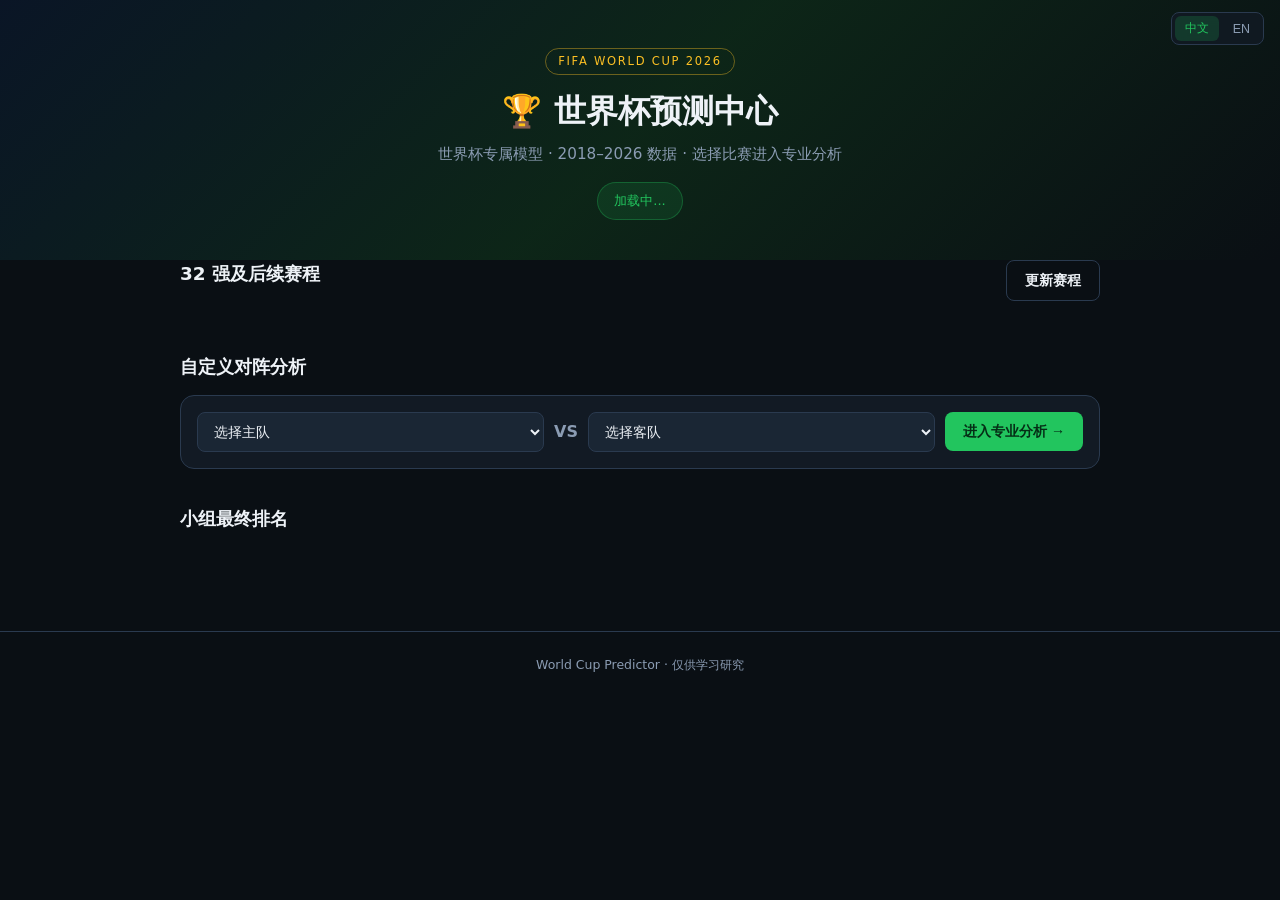
==== public/index.html @ 29f9a1d0 "Add public/ static assets and fix serverless config for Vercel Co-authored-by: Cursor <cursoragent@c" ====
<!DOCTYPE html>
<html lang="zh-CN">
<head>
  <meta charset="UTF-8">
  <meta name="viewport" content="width=device-width, initial-scale=1.0">
  <title data-i18n-key="meta.homeTitle">世界杯 2026 · 赛事中心</title>
  <link rel="stylesheet" href="/static/style.css">
</head>
<body class="page-home">
  <div class="lang-bar">
    <button type="button" class="lang-btn" data-lang="zh">中文</button>
    <button type="button" class="lang-btn" data-lang="en">EN</button>
  </div>

  <header class="hero">
    <div class="hero-bg"></div>
    <div class="hero-content">
      <span class="hero-badge" data-i18n="hero.badge">FIFA WORLD CUP 2026</span>
      <h1 data-i18n="hero.title">🏆 世界杯预测中心</h1>
      <p class="hero-desc" data-i18n="hero.desc">世界杯专属模型 · 2018–2026 数据 · 选择比赛进入专业分析</p>
      <div id="statusBar" class="status-pill" data-i18n="status.loading">加载中...</div>
    </div>
  </header>

  <main class="container">
    <section class="section">
      <div class="section-head">
        <h2 data-i18n="section.schedule">32 强及后续赛程</h2>
        <button id="refreshBtn" class="btn btn-ghost" data-i18n="btn.refresh">更新赛程</button>
      </div>
      <div id="matchGrid" class="match-grid"></div>
    </section>

    <section class="section">
      <h2 data-i18n="section.custom">自定义对阵分析</h2>
      <div class="custom-pick">
        <select id="homePick"><option value="" data-i18n="pick.home">选择主队</option></select>
        <span class="vs-badge">VS</span>
        <select id="awayPick"><option value="" data-i18n="pick.away">选择客队</option></select>
        <button id="goAnalysis" class="btn btn-primary" data-i18n="btn.analysis">进入专业分析 →</button>
      </div>
    </section>

    <section class="section">
      <h2 data-i18n="section.groups">小组最终排名</h2>
      <div id="groupsGrid" class="groups-grid"></div>
    </section>
  </main>

  <footer class="footer" data-i18n="footer">World Cup Predictor · 仅供学习研究</footer>
  <div id="toast" class="toast hidden"></div>
  <script src="/static/i18n.js"></script>
  <script src="/static/home.js"></script>
</body>
</html>
---- static/style.css ----
:root {
  --bg: #0a0f14;
  --surface: #121a24;
  --surface2: #1a2634;
  --border: #2a3a4f;
  --text: #eef2f7;
  --muted: #8b9cb3;
  --gold: #fbbf24;
  --green: #22c55e;
  --home: #3b82f6;
  --draw: #eab308;
  --away: #ef4444;
  --radius: 14px;
}

* { box-sizing: border-box; margin: 0; padding: 0; }

body {
  font-family: "Segoe UI", system-ui, sans-serif;
  background: var(--bg);
  color: var(--text);
  line-height: 1.5;
  min-height: 100vh;
}

a { color: var(--green); text-decoration: none; }

.lang-bar {
  position: fixed;
  top: 12px;
  right: 16px;
  z-index: 100;
  display: flex;
  gap: 4px;
  background: rgba(18, 26, 36, 0.85);
  border: 1px solid var(--border);
  border-radius: 8px;
  padding: 3px;
  backdrop-filter: blur(8px);
}

.lang-bar.inline {
  position: static;
  backdrop-filter: none;
}

.lang-btn {
  border: none;
  background: transparent;
  color: var(--muted);
  font-size: 0.78rem;
  padding: 4px 10px;
  border-radius: 6px;
  cursor: pointer;
  transition: color 0.15s, background 0.15s;
}

.lang-btn:hover { color: var(--text); }

.lang-btn.active {
  background: rgba(34, 197, 94, 0.18);
  color: var(--green);
}

.nav-right {
  display: flex;
  align-items: center;
  gap: 16px;
}

/* ── Home ── */
.hero {
  position: relative;
  padding: 48px 24px 40px;
  text-align: center;
  overflow: hidden;
}

.hero-bg {
  position: absolute;
  inset: 0;
  background: linear-gradient(135deg, #0a1628 0%, #0d2818 50%, #0a0f14 100%);
  opacity: 0.9;
}

.hero-content { position: relative; z-index: 1; }

.hero-badge {
  display: inline-block;
  font-size: 0.72rem;
  letter-spacing: 0.15em;
  color: var(--gold);
  border: 1px solid rgba(251, 191, 36, 0.4);
  padding: 4px 12px;
  border-radius: 20px;
  margin-bottom: 12px;
}

.hero h1 { font-size: 2rem; font-weight: 800; }

.hero-desc { color: var(--muted); margin-top: 8px; font-size: 0.95rem; }

.status-pill {
  display: inline-block;
  margin-top: 16px;
  padding: 8px 16px;
  background: rgba(34, 197, 94, 0.12);
  border: 1px solid rgba(34, 197, 94, 0.3);
  border-radius: 20px;
  font-size: 0.82rem;
  color: var(--green);
}

.container { max-width: 960px; margin: 0 auto; padding: 0 20px 48px; }

.section { margin-bottom: 36px; }

.section-head {
  display: flex;
  justify-content: space-between;
  align-items: center;
  margin-bottom: 16px;
}

.section h2 { font-size: 1.15rem; margin-bottom: 14px; }

.match-grid {
  display: grid;
  grid-template-columns: repeat(auto-fill, minmax(260px, 1fr));
  gap: 12px;
}

.match-card {
  background: var(--surface);
  border: 1px solid var(--border);
  border-radius: var(--radius);
  padding: 16px;
  cursor: pointer;
  transition: border-color 0.15s, transform 0.15s;
}

.match-card:hover {
  border-color: var(--green);
  transform: translateY(-2px);
}

.match-stage {
  font-size: 0.72rem;
  color: var(--gold);
  font-weight: 600;
}

.match-teams {
  font-size: 1rem;
  font-weight: 600;
  margin: 8px 0;
}

.match-teams span {
  color: var(--muted);
  font-weight: 400;
  margin: 0 6px;
  font-size: 0.85rem;
}

.match-card time { font-size: 0.78rem; color: var(--muted); display: block; }

.match-cta {
  display: block;
  margin-top: 10px;
  font-size: 0.82rem;
  color: var(--green);
  font-weight: 600;
}

.custom-pick {
  display: flex;
  flex-wrap: wrap;
  gap: 10px;
  align-items: center;
  background: var(--surface);
  border: 1px solid var(--border);
  border-radius: var(--radius);
  padding: 16px;
}

select {
  flex: 1;
  min-width: 140px;
  background: var(--surface2);
  border: 1px solid var(--border);
  color: var(--text);
  padding: 10px 12px;
  border-radius: 8px;
  font-size: 0.9rem;
}

.vs-badge { font-weight: 700; color: var(--muted); }

.groups-grid {
  display: grid;
  grid-template-columns: repeat(auto-fill, minmax(160px, 1fr));
  gap: 10px;
}

.gr-card {
  background: var(--surface);
  border: 1px solid var(--border);
  border-radius: 10px;
  padding: 12px;
}

.gr-card h4 { font-size: 0.8rem; color: var(--gold); margin-bottom: 8px; }

.gr-row {
  display: flex;
  justify-content: space-between;
  font-size: 0.75rem;
  padding: 2px 0;
  color: var(--muted);
}

.btn {
  padding: 10px 18px;
  border: none;
  border-radius: 8px;
  font-weight: 600;
  font-size: 0.88rem;
  cursor: pointer;
  white-space: nowrap;
}

.btn-primary { background: var(--green); color: #052e16; }
.btn-ghost { background: transparent; border: 1px solid var(--border); color: var(--text); }
.btn:hover { opacity: 0.88; }
.btn:disabled { opacity: 0.4; cursor: not-allowed; }

.footer {
  text-align: center;
  padding: 24px;
  color: var(--muted);
  font-size: 0.78rem;
  border-top: 1px solid var(--border);
}

.toast {
  position: fixed;
  bottom: 24px;
  left: 50%;
  transform: translateX(-50%);
  background: var(--surface2);
  border: 1px solid var(--border);
  padding: 12px 24px;
  border-radius: 8px;
  z-index: 100;
}

.hidden { display: none !important; }
.empty { color: var(--muted); font-size: 0.88rem; }

/* ── Analysis ── */
.page-analysis { background: linear-gradient(180deg, #0a1628 0%, var(--bg) 280px); }

.top-nav {
  display: flex;
  justify-content: space-between;
  align-items: center;
  padding: 16px 24px;
  max-width: 1000px;
  margin: 0 auto;
}

.back-link { font-size: 0.9rem; color: var(--muted); }
.back-link:hover { color: var(--green); }

.odds-toggle { font-size: 0.82rem; color: var(--muted); cursor: pointer; }

.loading-screen, .error-screen {
  text-align: center;
  padding: 80px 24px;
  color: var(--muted);
}

.loader {
  width: 40px;
  height: 40px;
  border: 3px solid var(--border);
  border-top-color: var(--green);
  border-radius: 50%;
  animation: spin 0.8s linear infinite;
  margin: 0 auto 16px;
}

@keyframes spin { to { transform: rotate(360deg); } }

.analysis-main {
  max-width: 1000px;
  margin: 0 auto;
  padding: 0 20px 48px;
}

.match-hero {
  text-align: center;
  padding: 24px 0 32px;
}

.stage-badge-lg {
  display: inline-block;
  background: rgba(251, 191, 36, 0.15);
  color: var(--gold);
  padding: 4px 14px;
  border-radius: 20px;
  font-size: 0.82rem;
  font-weight: 600;
  margin-bottom: 20px;
}

.teams-row {
  display: flex;
  align-items: center;
  justify-content: center;
  gap: 24px;
  flex-wrap: wrap;
}

.team-block { flex: 1; min-width: 140px; }

.team-initial {
  width: 64px;
  height: 64px;
  border-radius: 50%;
  background: linear-gradient(135deg, var(--home), #1d4ed8);
  display: flex;
  align-items: center;
  justify-content: center;
  font-weight: 800;
  font-size: 1.1rem;
  margin: 0 auto 10px;
}

.team-initial.away {
  background: linear-gradient(135deg, var(--away), #b91c1c);
}

.team-block h1 { font-size: 1.25rem; }

.team-meta { font-size: 0.8rem; color: var(--muted); margin-top: 4px; }

.score-center { padding: 0 8px; }

.vs-text { font-size: 1.5rem; font-weight: 800; color: var(--muted); display: block; }

.pred-badge {
  display: inline-block;
  margin-top: 8px;
  background: var(--green);
  color: #052e16;
  padding: 6px 16px;
  border-radius: 20px;
  font-weight: 700;
  font-size: 0.88rem;
}

.panel {
  background: var(--surface);
  border: 1px solid var(--border);
  border-radius: var(--radius);
  padding: 20px;
  margin-bottom: 16px;
}

.panel h2 {
  font-size: 1rem;
  margin-bottom: 16px;
  display: flex;
  align-items: center;
  gap: 8px;
}

.model-tag {
  font-size: 0.68rem;
  background: rgba(34, 197, 94, 0.15);
  color: var(--green);
  padding: 2px 8px;
  border-radius: 4px;
  font-weight: 600;
}

.prob-cards {
  display: grid;
  grid-template-columns: repeat(3, 1fr);
  gap: 12px;
}

.prob-card {
  background: var(--surface2);
  border-radius: 10px;
  padding: 16px;
  text-align: center;
}

.prob-label { font-size: 0.8rem; color: var(--muted); }

.prob-value {
  display: block;
  font-size: 1.75rem;
  font-weight: 800;
  margin: 6px 0 10px;
}

.prob-card.home .prob-value { color: var(--home); }
.prob-card.draw .prob-value { color: var(--draw); }
.prob-card.away .prob-value { color: var(--away); }

.prob-bar {
  height: 6px;
  background: var(--bg);
  border-radius: 3px;
  overflow: hidden;
}

.prob-bar div {
  height: 100%;
  border-radius: 3px;
  width: 0;
  transition: width 0.5s ease;
}

.prob-card.home .prob-bar div { background: var(--home); }
.prob-card.draw .prob-bar div { background: var(--draw); }
.prob-card.away .prob-bar div { background: var(--away); }

.insights-panel ul {
  list-style: none;
  display: flex;
  flex-direction: column;
  gap: 10px;
}

.insights-panel li {
  padding: 12px 14px;
  background: var(--surface2);
  border-left: 3px solid var(--green);
  border-radius: 0 8px 8px 0;
  font-size: 0.9rem;
}

.two-col {
  display: grid;
  grid-template-columns: 1fr 1fr;
  gap: 16px;
}

.form-compare {
  display: grid;
  grid-template-columns: 1fr 1fr;
  gap: 16px;
}

.form-col h4 { font-size: 0.88rem; margin-bottom: 10px; color: var(--gold); }

.stat {
  display: flex;
  justify-content: space-between;
  font-size: 0.85rem;
  padding: 6px 0;
  border-bottom: 1px solid var(--border);
  color: var(--muted);
}

.stat strong { color: var(--text); }

.h2h-stats p { font-size: 0.88rem; color: var(--muted); margin-bottom: 10px; }

.meetings-list { list-style: none; }

.meetings-list li {
  font-size: 0.82rem;
  padding: 6px 0;
  border-bottom: 1px solid var(--border);
  color: var(--muted);
}

.meetings-list em { color: var(--green); font-style: normal; margin-left: 6px; }

.market-compare { display: flex; flex-direction: column; gap: 8px; }

.mc-row {
  display: grid;
  grid-template-columns: 60px 1fr 1fr 80px;
  gap: 8px;
  font-size: 0.82rem;
  padding: 8px;
  background: var(--surface2);
  border-radius: 6px;
}

.edge.pos { color: var(--green); font-weight: 600; }
.edge.neg { color: var(--away); font-weight: 600; }

.features-grid {
  display: grid;
  grid-template-columns: repeat(auto-fill, minmax(140px, 1fr));
  gap: 8px;
}

.feat {
  background: var(--surface2);
  padding: 10px;
  border-radius: 8px;
  font-size: 0.78rem;
}

.feat span { display: block; color: var(--muted); margin-bottom: 2px; }

@media (max-width: 640px) {
  .two-col, .form-compare, .prob-cards { grid-template-columns: 1fr; }
  .custom-pick { flex-direction: column; align-items: stretch; }
  .mc-row { grid-template-columns: 1fr 1fr; }
}
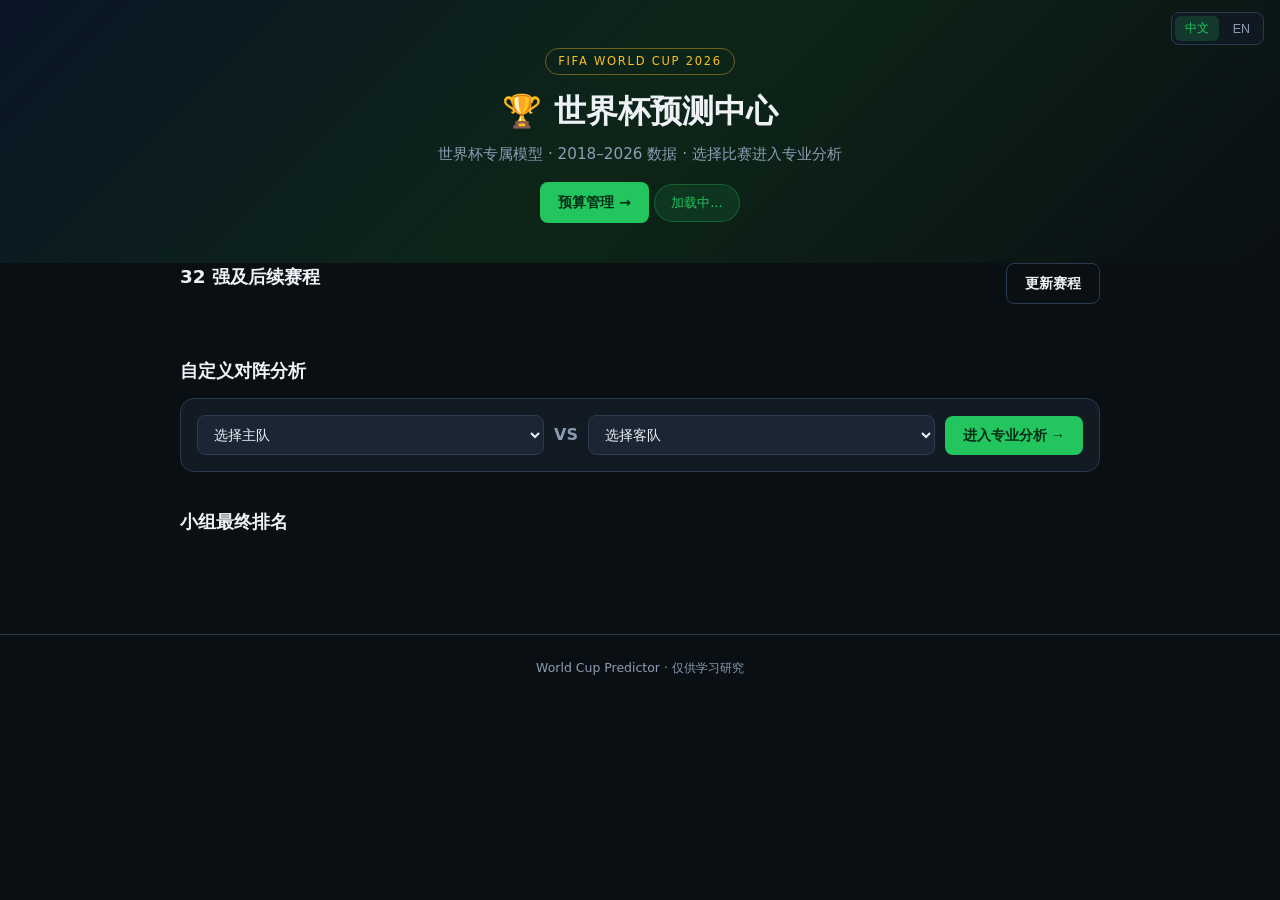
==== commit f3d7787b: "Add bankroll management with Kelly-based budget allocation and bilingual UI Co-authored-by: Cursor <" ====
--- a/public/index.html
+++ b/public/index.html
@@ -18,6 +18,7 @@
       <span class="hero-badge" data-i18n="hero.badge">FIFA WORLD CUP 2026</span>
       <h1 data-i18n="hero.title">🏆 世界杯预测中心</h1>
       <p class="hero-desc" data-i18n="hero.desc">世界杯专属模型 · 2018–2026 数据 · 选择比赛进入专业分析</p>
+      <a href="/bankroll" class="btn btn-primary hero-cta" data-i18n="nav.bankroll">预算管理 →</a>
       <div id="statusBar" class="status-pill" data-i18n="status.loading">加载中...</div>
     </div>
   </header>
@@ -49,6 +50,7 @@
 
   <footer class="footer" data-i18n="footer">World Cup Predictor · 仅供学习研究</footer>
   <div id="toast" class="toast hidden"></div>
+  <script src="/static/flags.js"></script>
   <script src="/static/i18n.js"></script>
   <script src="/static/home.js"></script>
 </body>
--- a/static/style.css
+++ b/static/style.css
@@ -151,16 +151,68 @@
 }
 
 .match-teams {
-  font-size: 1rem;
+  font-size: 0.95rem;
   font-weight: 600;
   margin: 8px 0;
-}
-
-.match-teams span {
+  display: flex;
+  flex-wrap: wrap;
+  align-items: center;
+  gap: 6px;
+}
+
+.match-teams .vs {
   color: var(--muted);
   font-weight: 400;
-  margin: 0 6px;
-  font-size: 0.85rem;
+  font-size: 0.82rem;
+}
+
+.team-inline {
+  display: inline-flex;
+  align-items: center;
+  gap: 6px;
+}
+
+.team-flag {
+  display: inline-block;
+  object-fit: cover;
+  border-radius: 4px;
+  box-shadow: 0 1px 3px rgba(0, 0, 0, 0.35);
+  vertical-align: middle;
+}
+
+.team-flag-lg {
+  width: 64px;
+  height: 48px;
+}
+
+.team-flag-fallback {
+  display: inline-flex;
+  align-items: center;
+  justify-content: center;
+  font-size: 1.5rem;
+  width: 64px;
+  height: 48px;
+  background: var(--surface2);
+  border-radius: 8px;
+}
+
+.team-flag-wrap {
+  width: 64px;
+  height: 48px;
+  margin: 0 auto 10px;
+  display: flex;
+  align-items: center;
+  justify-content: center;
+}
+
+.team-flag-wrap .team-flag,
+.team-flag-wrap .team-flag-fallback {
+  width: 64px;
+  height: 48px;
+}
+
+.form-col h4 .team-inline {
+  justify-content: center;
 }
 
 .match-card time { font-size: 0.78rem; color: var(--muted); display: block; }
@@ -325,23 +377,6 @@
 
 .team-block { flex: 1; min-width: 140px; }
 
-.team-initial {
-  width: 64px;
-  height: 64px;
-  border-radius: 50%;
-  background: linear-gradient(135deg, var(--home), #1d4ed8);
-  display: flex;
-  align-items: center;
-  justify-content: center;
-  font-weight: 800;
-  font-size: 1.1rem;
-  margin: 0 auto 10px;
-}
-
-.team-initial.away {
-  background: linear-gradient(135deg, var(--away), #b91c1c);
-}
-
 .team-block h1 { font-size: 1.25rem; }
 
 .team-meta { font-size: 0.8rem; color: var(--muted); margin-top: 4px; }
@@ -518,3 +553,182 @@
   .custom-pick { flex-direction: column; align-items: stretch; }
   .mc-row { grid-template-columns: 1fr 1fr; }
 }
+
+/* Bankroll page */
+.page-bankroll { background: linear-gradient(180deg, #0a1628 0%, var(--bg) 320px); }
+
+.hero-cta {
+  display: inline-block;
+  margin-top: 16px;
+  text-decoration: none;
+}
+
+.bankroll-main { max-width: 1100px; padding-bottom: 48px; }
+
+.bankroll-hero {
+  text-align: center;
+  padding: 24px 0 32px;
+}
+
+.bankroll-hero h1 { font-size: 1.75rem; margin-bottom: 8px; }
+
+.bankroll-controls { margin-bottom: 20px; }
+
+.control-row {
+  display: flex;
+  flex-wrap: wrap;
+  gap: 16px;
+  align-items: flex-end;
+}
+
+.control-row label {
+  display: flex;
+  flex-direction: column;
+  gap: 6px;
+  font-size: 0.85rem;
+  color: var(--muted);
+}
+
+.control-row input,
+.control-row select {
+  min-width: 160px;
+  padding: 10px 12px;
+  border-radius: 8px;
+  border: 1px solid var(--border);
+  background: var(--surface2);
+  color: var(--text);
+  font-size: 1rem;
+}
+
+.hint { font-size: 0.82rem; margin-top: 12px; }
+
+.loading-inline {
+  display: flex;
+  align-items: center;
+  gap: 12px;
+  padding: 24px;
+  color: var(--muted);
+}
+
+.loader.sm { width: 24px; height: 24px; border-width: 2px; }
+
+.summary-cards {
+  display: grid;
+  grid-template-columns: repeat(auto-fill, minmax(140px, 1fr));
+  gap: 12px;
+  margin-bottom: 20px;
+}
+
+.summary-card {
+  background: var(--surface);
+  border: 1px solid var(--border);
+  border-radius: 12px;
+  padding: 16px;
+  text-align: center;
+}
+
+.summary-card.gold { border-color: var(--gold); }
+.summary-card.green { border-color: var(--green); }
+.summary-card.accent { border-color: var(--accent, #4da6ff); }
+
+.sc-label {
+  display: block;
+  font-size: 0.78rem;
+  color: var(--muted);
+  margin-bottom: 6px;
+}
+
+.sc-value {
+  font-size: 1.25rem;
+  font-weight: 700;
+}
+
+.risk-badge {
+  font-size: 0.82rem;
+  padding: 4px 12px;
+  border-radius: 20px;
+  background: var(--surface2);
+  color: var(--gold);
+}
+
+.table-wrap { overflow-x: auto; }
+
+.bankroll-table {
+  width: 100%;
+  border-collapse: collapse;
+  font-size: 0.85rem;
+}
+
+.bankroll-table th,
+.bankroll-table td {
+  padding: 12px 10px;
+  text-align: left;
+  border-bottom: 1px solid var(--border);
+}
+
+.bankroll-table th {
+  color: var(--muted);
+  font-weight: 500;
+  font-size: 0.78rem;
+}
+
+.bankroll-table tbody tr:hover { background: var(--surface2); }
+
+.match-cell { display: flex; flex-direction: column; gap: 4px; }
+
+.rec-date, .rec-stage {
+  font-size: 0.75rem;
+  color: var(--muted);
+}
+
+.pick-tag {
+  display: inline-block;
+  padding: 4px 10px;
+  border-radius: 6px;
+  background: rgba(46, 204, 113, 0.15);
+  color: var(--green);
+  font-weight: 600;
+}
+
+.rules-grid {
+  display: grid;
+  grid-template-columns: repeat(auto-fill, minmax(180px, 1fr));
+  gap: 10px;
+}
+
+.rule-item {
+  display: flex;
+  justify-content: space-between;
+  padding: 10px 12px;
+  background: var(--surface2);
+  border-radius: 8px;
+  font-size: 0.85rem;
+  color: var(--muted);
+}
+
+.rule-item strong { color: var(--text); }
+
+.disclaimer {
+  margin-top: 24px;
+  padding: 14px 16px;
+  font-size: 0.82rem;
+  color: var(--muted);
+  background: var(--surface2);
+  border-left: 3px solid var(--gold);
+  border-radius: 0 8px 8px 0;
+}
+
+.error-box {
+  padding: 16px;
+  background: rgba(231, 76, 60, 0.12);
+  border: 1px solid var(--away);
+  border-radius: 8px;
+  color: var(--away);
+  margin-top: 16px;
+}
+
+@media (max-width: 640px) {
+  .control-row { flex-direction: column; align-items: stretch; }
+  .control-row input, .control-row select { width: 100%; }
+  .bankroll-table { font-size: 0.78rem; }
+}
